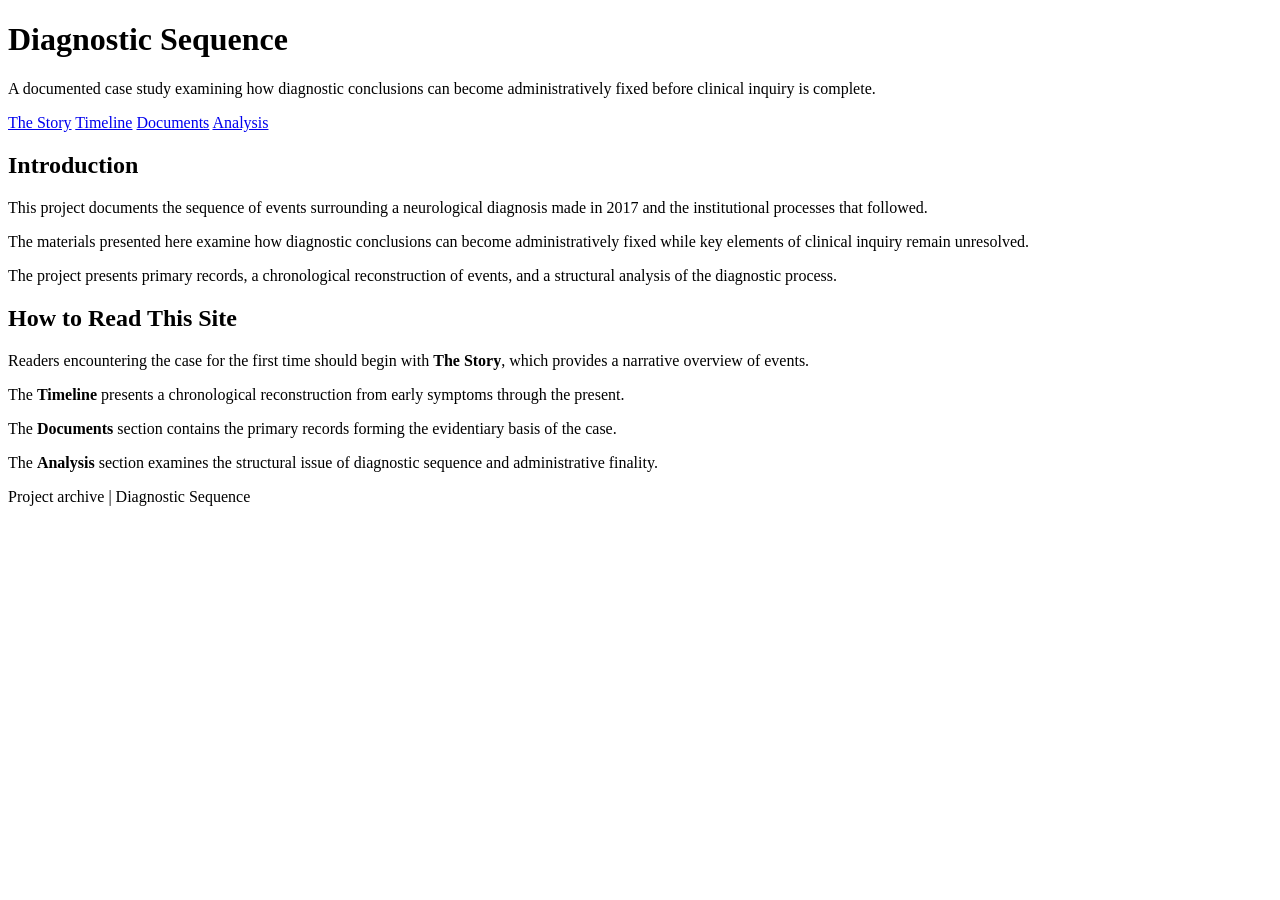
==== index.html @ 7b3143bd "Create index.html for Diagnostic Sequence project This HTML file outlines the structure and content " ====
<!DOCTYPE html>
<html lang="en">
<head>

<meta charset="UTF-8">
<meta name="viewport" content="width=device-width, initial-scale=1.0">

<title>Diagnostic Sequence</title>

<link rel="stylesheet" href="style.css">

<link href="https://fonts.googleapis.com/css2?family=Inter:wght@400;600&family=Source+Serif+4:wght@400;500&display=swap" rel="stylesheet">

</head>

<body>

<header class="site-header">

<h1>Diagnostic Sequence</h1>

<p class="subtitle">
A documented case study examining how diagnostic conclusions can become administratively fixed before clinical inquiry is complete.
</p>

</header>


<nav class="navigation">

<a href="story.html">The Story</a>
<a href="timeline.html">Timeline</a>
<a href="documents.html">Documents</a>
<a href="analysis.html">Analysis</a>

</nav>


<main>

<section class="intro">

<h2>Introduction</h2>

<p>
This project documents the sequence of events surrounding a neurological diagnosis made in 2017 and the institutional processes that followed.
</p>

<p>
The materials presented here examine how diagnostic conclusions can become administratively fixed while key elements of clinical inquiry remain unresolved.
</p>

<p>
The project presents primary records, a chronological reconstruction of events, and a structural analysis of the diagnostic process.
</p>

</section>


<section class="orientation">

<h2>How to Read This Site</h2>

<p>
Readers encountering the case for the first time should begin with <strong>The Story</strong>, which provides a narrative overview of events.
</p>

<p>
The <strong>Timeline</strong> presents a chronological reconstruction from early symptoms through the present.
</p>

<p>
The <strong>Documents</strong> section contains the primary records forming the evidentiary basis of the case.
</p>

<p>
The <strong>Analysis</strong> section examines the structural issue of diagnostic sequence and administrative finality.
</p>

</section>


</main>


<footer>

<p>
Project archive | Diagnostic Sequence
</p>

</footer>


</body>
</html>
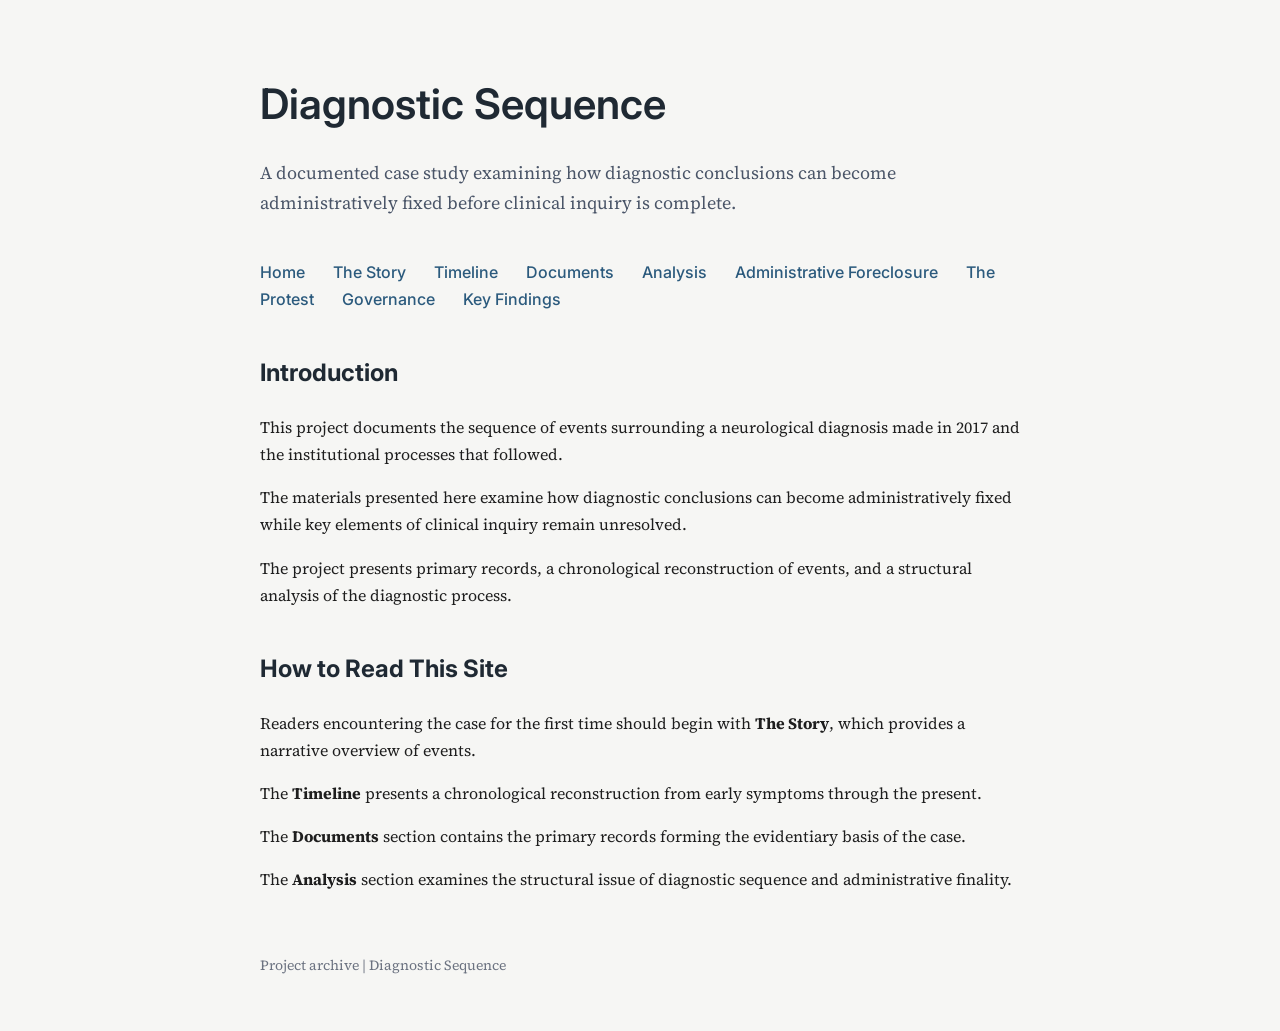
==== commit 18854191: "Add new navigation links to index.html" ====
--- a/index.html
+++ b/index.html
@@ -25,16 +25,19 @@
 
 </header>
 
-
 <nav class="navigation">
 
+<a href="index.html">Home</a>
 <a href="story.html">The Story</a>
 <a href="timeline.html">Timeline</a>
 <a href="documents.html">Documents</a>
 <a href="analysis.html">Analysis</a>
+<a href="foreclosure.html">Administrative Foreclosure</a>
+<a href="protest.html">The Protest</a>
+<a href="governance.html">Governance</a>
+<a href="findings.html">Key Findings</a>
 
 </nav>
-
 
 <main>
 
--- a/style.css
+++ b/style.css
@@ -0,0 +1,140 @@
+body {
+
+font-family: 'Source Serif 4', serif;
+background-color: #f6f6f4;
+color: #1e1e1e;
+
+line-height: 1.7;
+
+max-width: 760px;
+
+margin: auto;
+
+padding: 40px;
+
+}
+
+.site-header {
+
+margin-bottom: 40px;
+
+}
+
+h1 {
+
+font-family: 'Inter', sans-serif;
+
+font-weight: 600;
+
+font-size: 42px;
+
+margin-bottom: 10px;
+
+color: #1f2933;
+
+}
+
+.subtitle {
+
+font-size: 18px;
+
+color: #4a5568;
+
+max-width: 640px;
+
+}
+
+.navigation {
+
+margin-top: 30px;
+
+margin-bottom: 40px;
+
+font-family: 'Inter', sans-serif;
+
+}
+
+.navigation a {
+
+margin-right: 24px;
+
+text-decoration: none;
+
+color: #2b5a7d;
+
+font-weight: 500;
+
+}
+
+.navigation a:hover {
+
+text-decoration: underline;
+
+}
+
+h2 {
+
+font-family: 'Inter', sans-serif;
+
+margin-top: 40px;
+
+color: #1f2933;
+
+}
+
+footer {
+
+margin-top: 60px;
+
+font-size: 14px;
+
+color: #6b7280;
+
+}
+.timeline {
+border-left: 2px solid #d1d5db;
+margin-top: 40px;
+padding-left: 20px;
+}
+
+.event {
+margin-bottom: 30px;
+position: relative;
+}
+
+.event::before {
+content: "";
+width: 10px;
+height: 10px;
+background: #2b5a7d;
+border-radius: 50%;
+position: absolute;
+left: -26px;
+top: 6px;
+}
+
+.date {
+font-family: 'Inter', sans-serif;
+font-weight: 600;
+color: #1f2933;
+margin-bottom: 4px;
+}
+
+.content {
+color: #333;
+}
+
+.doc {
+
+margin-bottom: 30px;
+padding-bottom: 20px;
+border-bottom: 1px solid #e5e7eb;
+
+}
+
+.doc h3 {
+
+font-family: 'Inter', sans-serif;
+margin-bottom: 6px;
+
+}
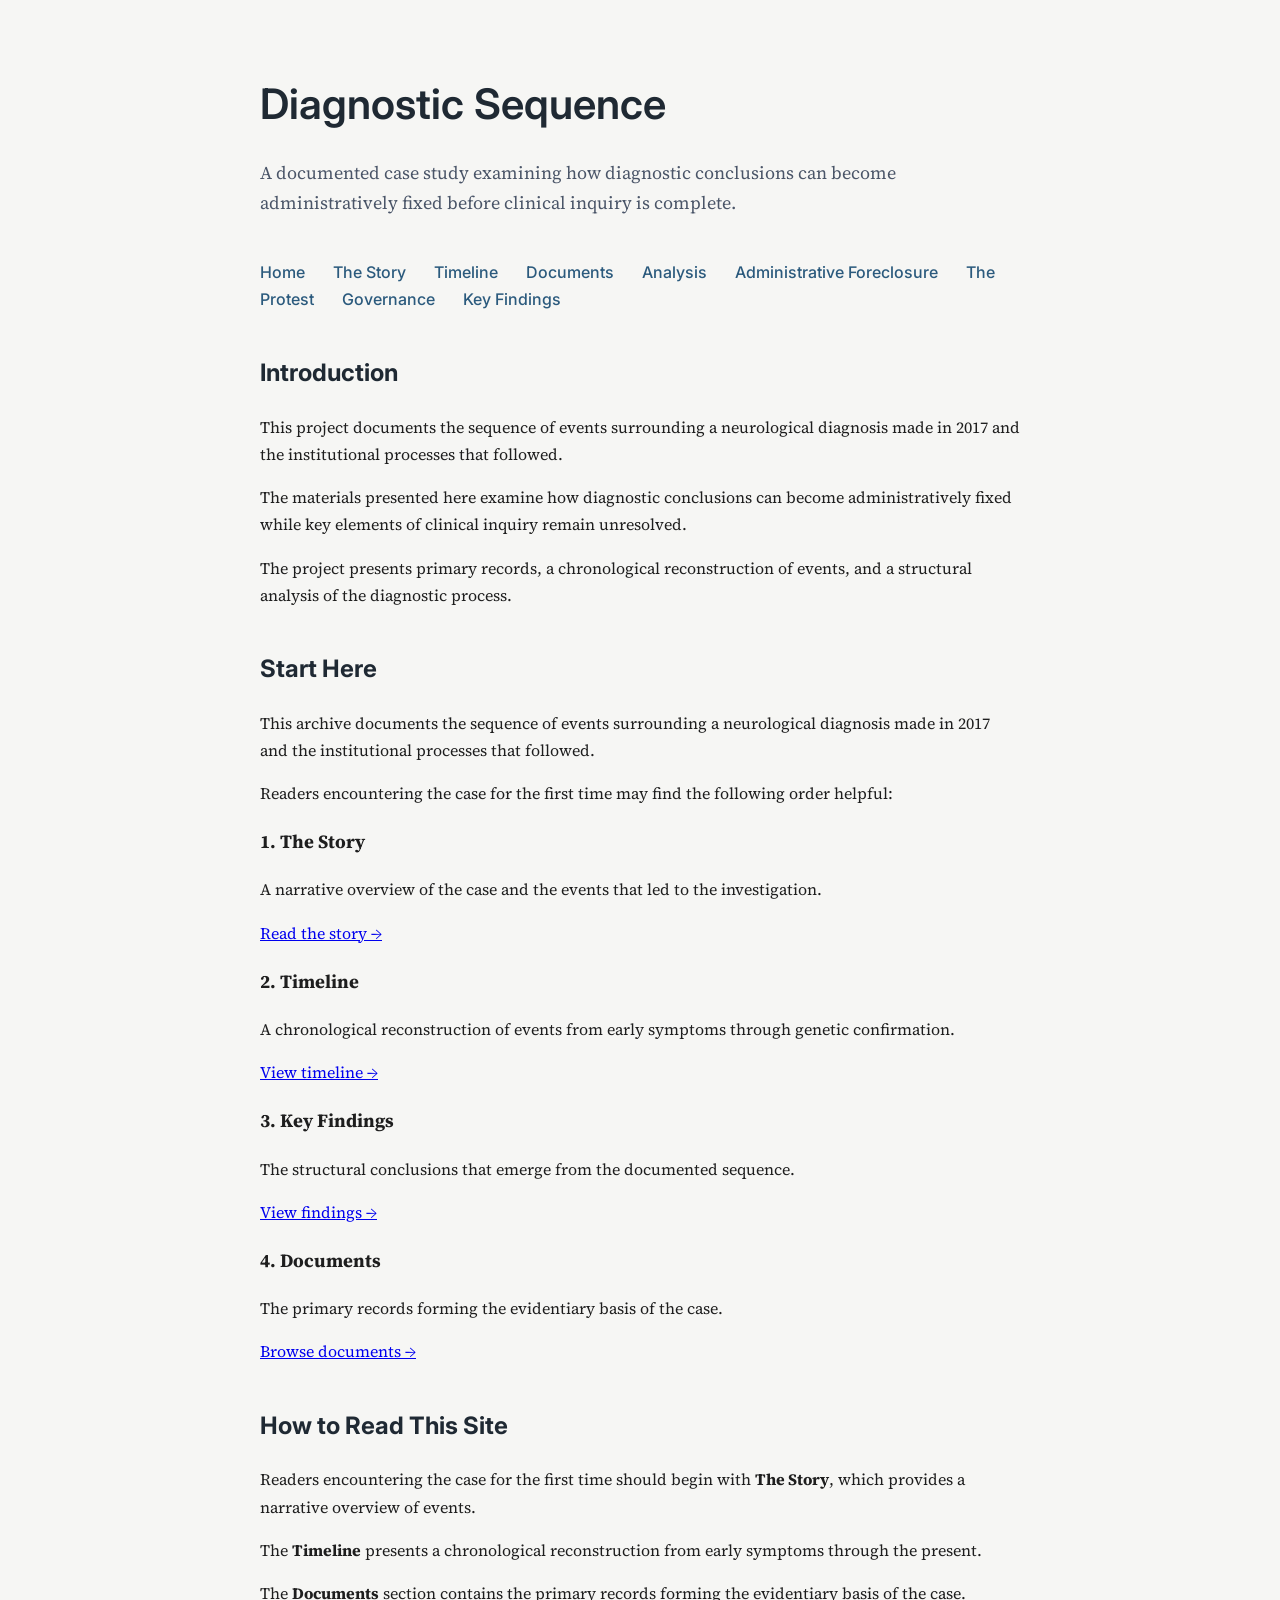
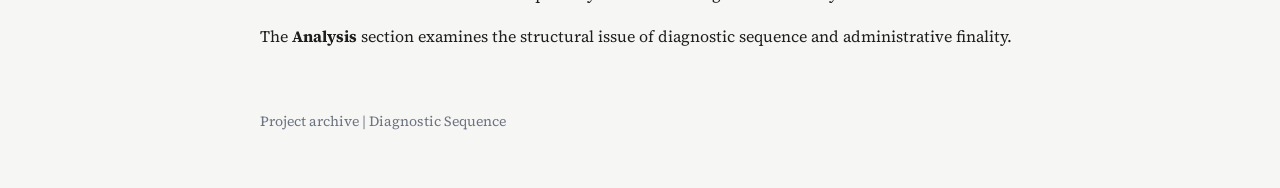
==== commit a9be8f52: "Add 'Start Here' section with navigation cards Added a new section 'Start Here' with an overview and" ====
--- a/index.html
+++ b/index.html
@@ -59,7 +59,47 @@
 
 </section>
 
+<section class="start-here">
 
+<h2>Start Here</h2>
+
+<p>
+This archive documents the sequence of events surrounding a neurological diagnosis made in 2017 and the institutional processes that followed.
+</p>
+
+<p>
+Readers encountering the case for the first time may find the following order helpful:
+</p>
+
+<div class="start-grid">
+
+<div class="start-card">
+<h3>1. The Story</h3>
+<p>A narrative overview of the case and the events that led to the investigation.</p>
+<a href="story.html">Read the story →</a>
+</div>
+
+<div class="start-card">
+<h3>2. Timeline</h3>
+<p>A chronological reconstruction of events from early symptoms through genetic confirmation.</p>
+<a href="timeline.html">View timeline →</a>
+</div>
+
+<div class="start-card">
+<h3>3. Key Findings</h3>
+<p>The structural conclusions that emerge from the documented sequence.</p>
+<a href="findings.html">View findings →</a>
+</div>
+
+<div class="start-card">
+<h3>4. Documents</h3>
+<p>The primary records forming the evidentiary basis of the case.</p>
+<a href="documents.html">Browse documents →</a>
+</div>
+
+</div>
+
+</section>
 <section class="orientation">
 
 <h2>How to Read This Site</h2>
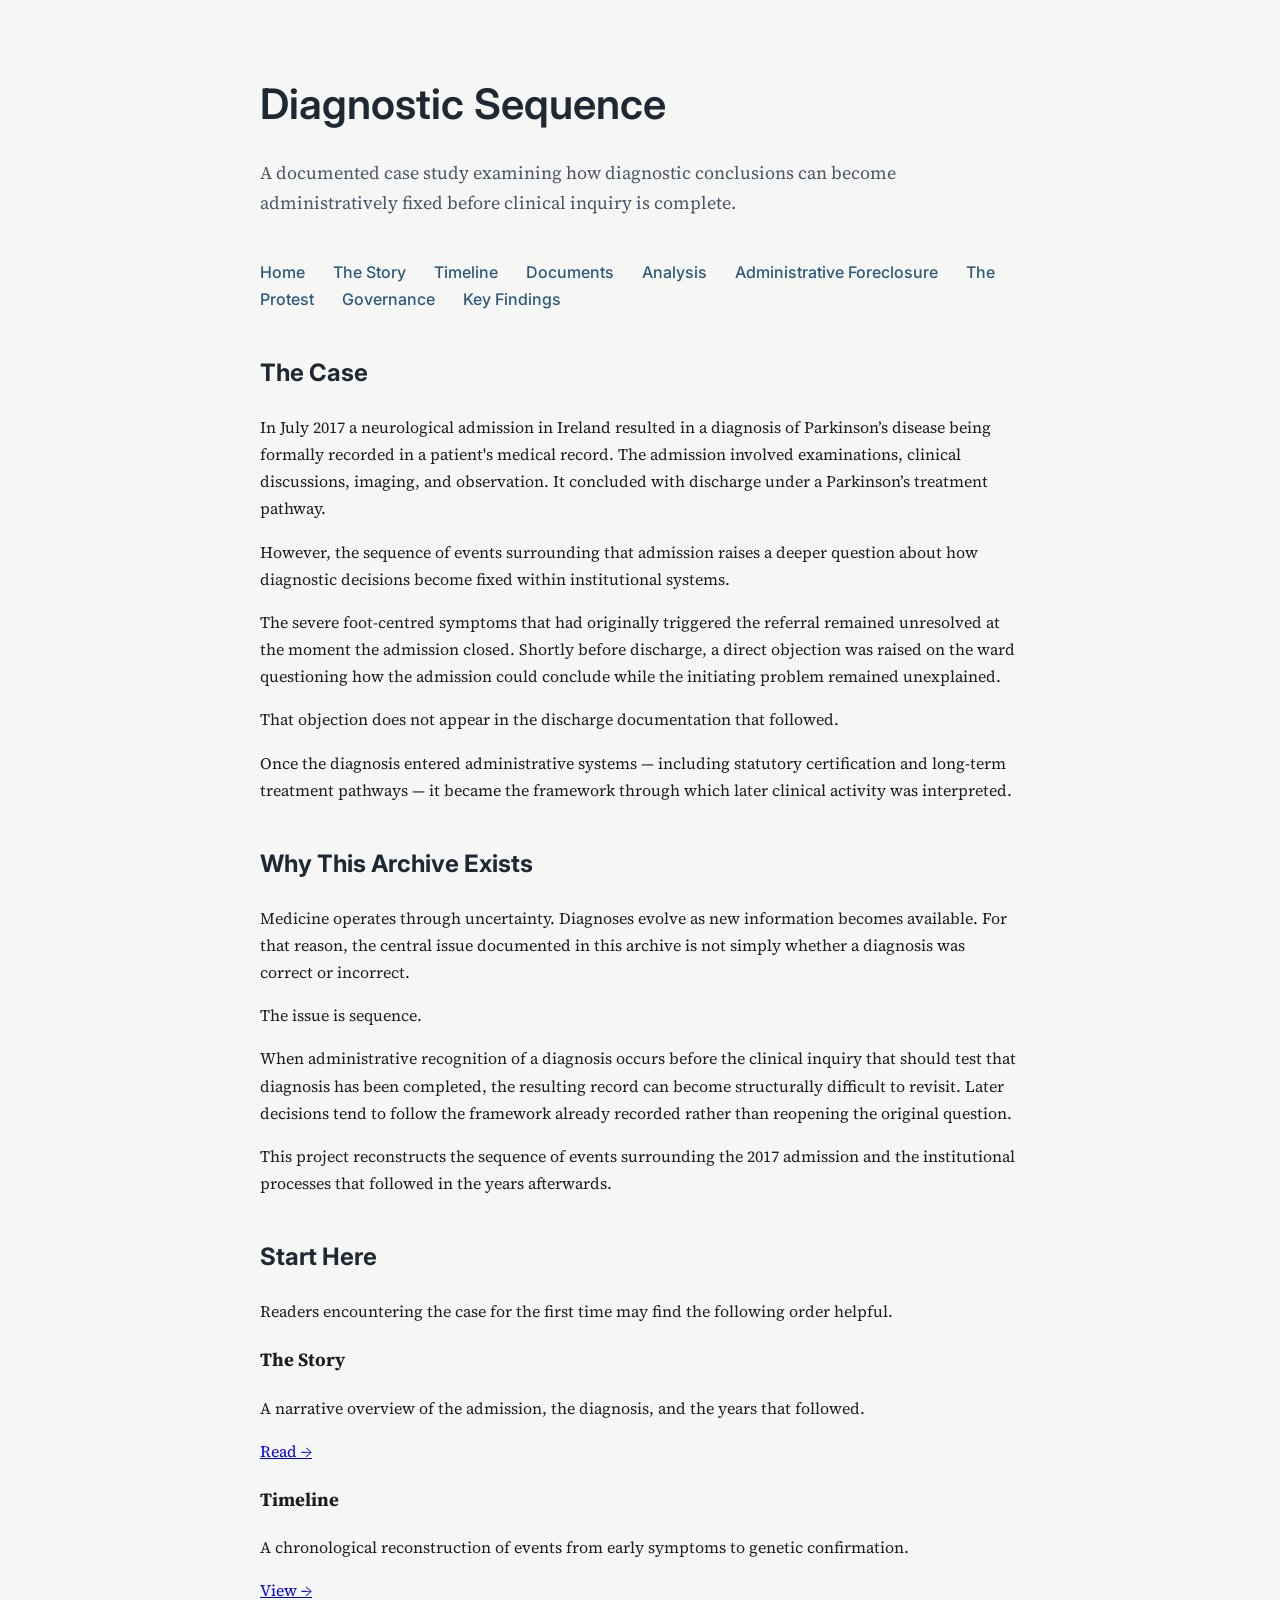
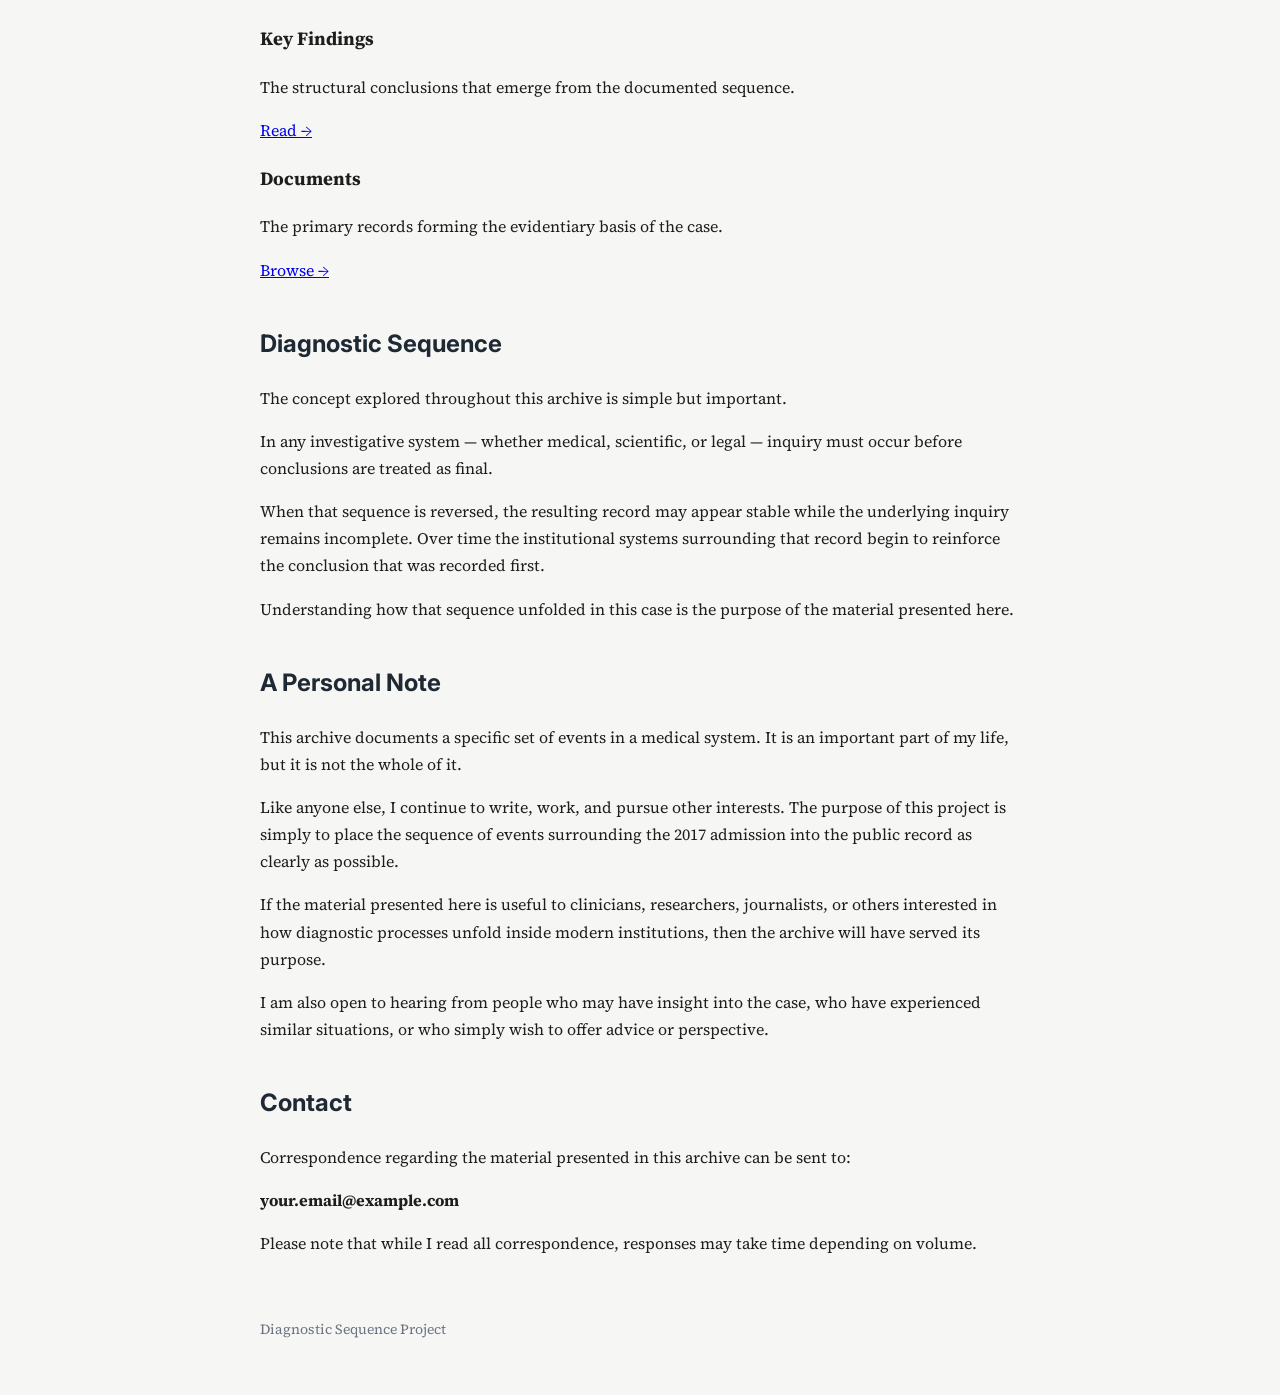
==== commit 0ef23fc3: "Refactor index.html for improved content structure Updated the structure and content of the index.ht" ====
--- a/index.html
+++ b/index.html
@@ -24,6 +24,7 @@
 </p>
 
 </header>
+
 
 <nav class="navigation">
 
@@ -39,85 +40,159 @@
 
 </nav>
 
+
 <main>
 
-<section class="intro">
-
-<h2>Introduction</h2>
-
-<p>
-This project documents the sequence of events surrounding a neurological diagnosis made in 2017 and the institutional processes that followed.
-</p>
-
-<p>
-The materials presented here examine how diagnostic conclusions can become administratively fixed while key elements of clinical inquiry remain unresolved.
-</p>
-
-<p>
-The project presents primary records, a chronological reconstruction of events, and a structural analysis of the diagnostic process.
-</p>
-
-</section>
+
+<section>
+
+<h2>The Case</h2>
+
+<p>
+In July 2017 a neurological admission in Ireland resulted in a diagnosis of Parkinson’s disease being formally recorded in a patient's medical record. The admission involved examinations, clinical discussions, imaging, and observation. It concluded with discharge under a Parkinson’s treatment pathway.
+</p>
+
+<p>
+However, the sequence of events surrounding that admission raises a deeper question about how diagnostic decisions become fixed within institutional systems.
+</p>
+
+<p>
+The severe foot-centred symptoms that had originally triggered the referral remained unresolved at the moment the admission closed. Shortly before discharge, a direct objection was raised on the ward questioning how the admission could conclude while the initiating problem remained unexplained.
+</p>
+
+<p>
+That objection does not appear in the discharge documentation that followed.
+</p>
+
+<p>
+Once the diagnosis entered administrative systems — including statutory certification and long-term treatment pathways — it became the framework through which later clinical activity was interpreted.
+</p>
+
+</section>
+
+
+<section>
+
+<h2>Why This Archive Exists</h2>
+
+<p>
+Medicine operates through uncertainty. Diagnoses evolve as new information becomes available. For that reason, the central issue documented in this archive is not simply whether a diagnosis was correct or incorrect.
+</p>
+
+<p>
+The issue is sequence.
+</p>
+
+<p>
+When administrative recognition of a diagnosis occurs before the clinical inquiry that should test that diagnosis has been completed, the resulting record can become structurally difficult to revisit. Later decisions tend to follow the framework already recorded rather than reopening the original question.
+</p>
+
+<p>
+This project reconstructs the sequence of events surrounding the 2017 admission and the institutional processes that followed in the years afterwards.
+</p>
+
+</section>
+
 
 <section class="start-here">
 
 <h2>Start Here</h2>
 
 <p>
-This archive documents the sequence of events surrounding a neurological diagnosis made in 2017 and the institutional processes that followed.
-</p>
-
-<p>
-Readers encountering the case for the first time may find the following order helpful:
+Readers encountering the case for the first time may find the following order helpful.
 </p>
 
 <div class="start-grid">
 
 <div class="start-card">
-<h3>1. The Story</h3>
-<p>A narrative overview of the case and the events that led to the investigation.</p>
-<a href="story.html">Read the story →</a>
-</div>
-
-<div class="start-card">
-<h3>2. Timeline</h3>
-<p>A chronological reconstruction of events from early symptoms through genetic confirmation.</p>
-<a href="timeline.html">View timeline →</a>
-</div>
-
-<div class="start-card">
-<h3>3. Key Findings</h3>
+<h3>The Story</h3>
+<p>A narrative overview of the admission, the diagnosis, and the years that followed.</p>
+<a href="story.html">Read →</a>
+</div>
+
+<div class="start-card">
+<h3>Timeline</h3>
+<p>A chronological reconstruction of events from early symptoms to genetic confirmation.</p>
+<a href="timeline.html">View →</a>
+</div>
+
+<div class="start-card">
+<h3>Key Findings</h3>
 <p>The structural conclusions that emerge from the documented sequence.</p>
-<a href="findings.html">View findings →</a>
-</div>
-
-<div class="start-card">
-<h3>4. Documents</h3>
+<a href="findings.html">Read →</a>
+</div>
+
+<div class="start-card">
+<h3>Documents</h3>
 <p>The primary records forming the evidentiary basis of the case.</p>
-<a href="documents.html">Browse documents →</a>
-</div>
-
-</div>
-
-</section>
-<section class="orientation">
-
-<h2>How to Read This Site</h2>
-
-<p>
-Readers encountering the case for the first time should begin with <strong>The Story</strong>, which provides a narrative overview of events.
-</p>
-
-<p>
-The <strong>Timeline</strong> presents a chronological reconstruction from early symptoms through the present.
-</p>
-
-<p>
-The <strong>Documents</strong> section contains the primary records forming the evidentiary basis of the case.
-</p>
-
-<p>
-The <strong>Analysis</strong> section examines the structural issue of diagnostic sequence and administrative finality.
+<a href="documents.html">Browse →</a>
+</div>
+
+</div>
+
+</section>
+
+
+<section>
+
+<h2>Diagnostic Sequence</h2>
+
+<p>
+The concept explored throughout this archive is simple but important.
+</p>
+
+<p>
+In any investigative system — whether medical, scientific, or legal — inquiry must occur before conclusions are treated as final.
+</p>
+
+<p>
+When that sequence is reversed, the resulting record may appear stable while the underlying inquiry remains incomplete. Over time the institutional systems surrounding that record begin to reinforce the conclusion that was recorded first.
+</p>
+
+<p>
+Understanding how that sequence unfolded in this case is the purpose of the material presented here.
+</p>
+
+</section>
+
+
+<section>
+
+<h2>A Personal Note</h2>
+
+<p>
+This archive documents a specific set of events in a medical system. It is an important part of my life, but it is not the whole of it.
+</p>
+
+<p>
+Like anyone else, I continue to write, work, and pursue other interests. The purpose of this project is simply to place the sequence of events surrounding the 2017 admission into the public record as clearly as possible.
+</p>
+
+<p>
+If the material presented here is useful to clinicians, researchers, journalists, or others interested in how diagnostic processes unfold inside modern institutions, then the archive will have served its purpose.
+</p>
+
+<p>
+I am also open to hearing from people who may have insight into the case, who have experienced similar situations, or who simply wish to offer advice or perspective.
+</p>
+
+</section>
+
+
+<section>
+
+<h2>Contact</h2>
+
+<p>
+Correspondence regarding the material presented in this archive can be sent to:
+</p>
+
+<p>
+<strong>your.email@example.com</strong>
+</p>
+
+<p>
+Please note that while I read all correspondence, responses may take time depending on volume.
 </p>
 
 </section>
@@ -129,11 +204,10 @@
 <footer>
 
 <p>
-Project archive | Diagnostic Sequence
+Diagnostic Sequence Project
 </p>
 
 </footer>
-
 
 </body>
 </html>
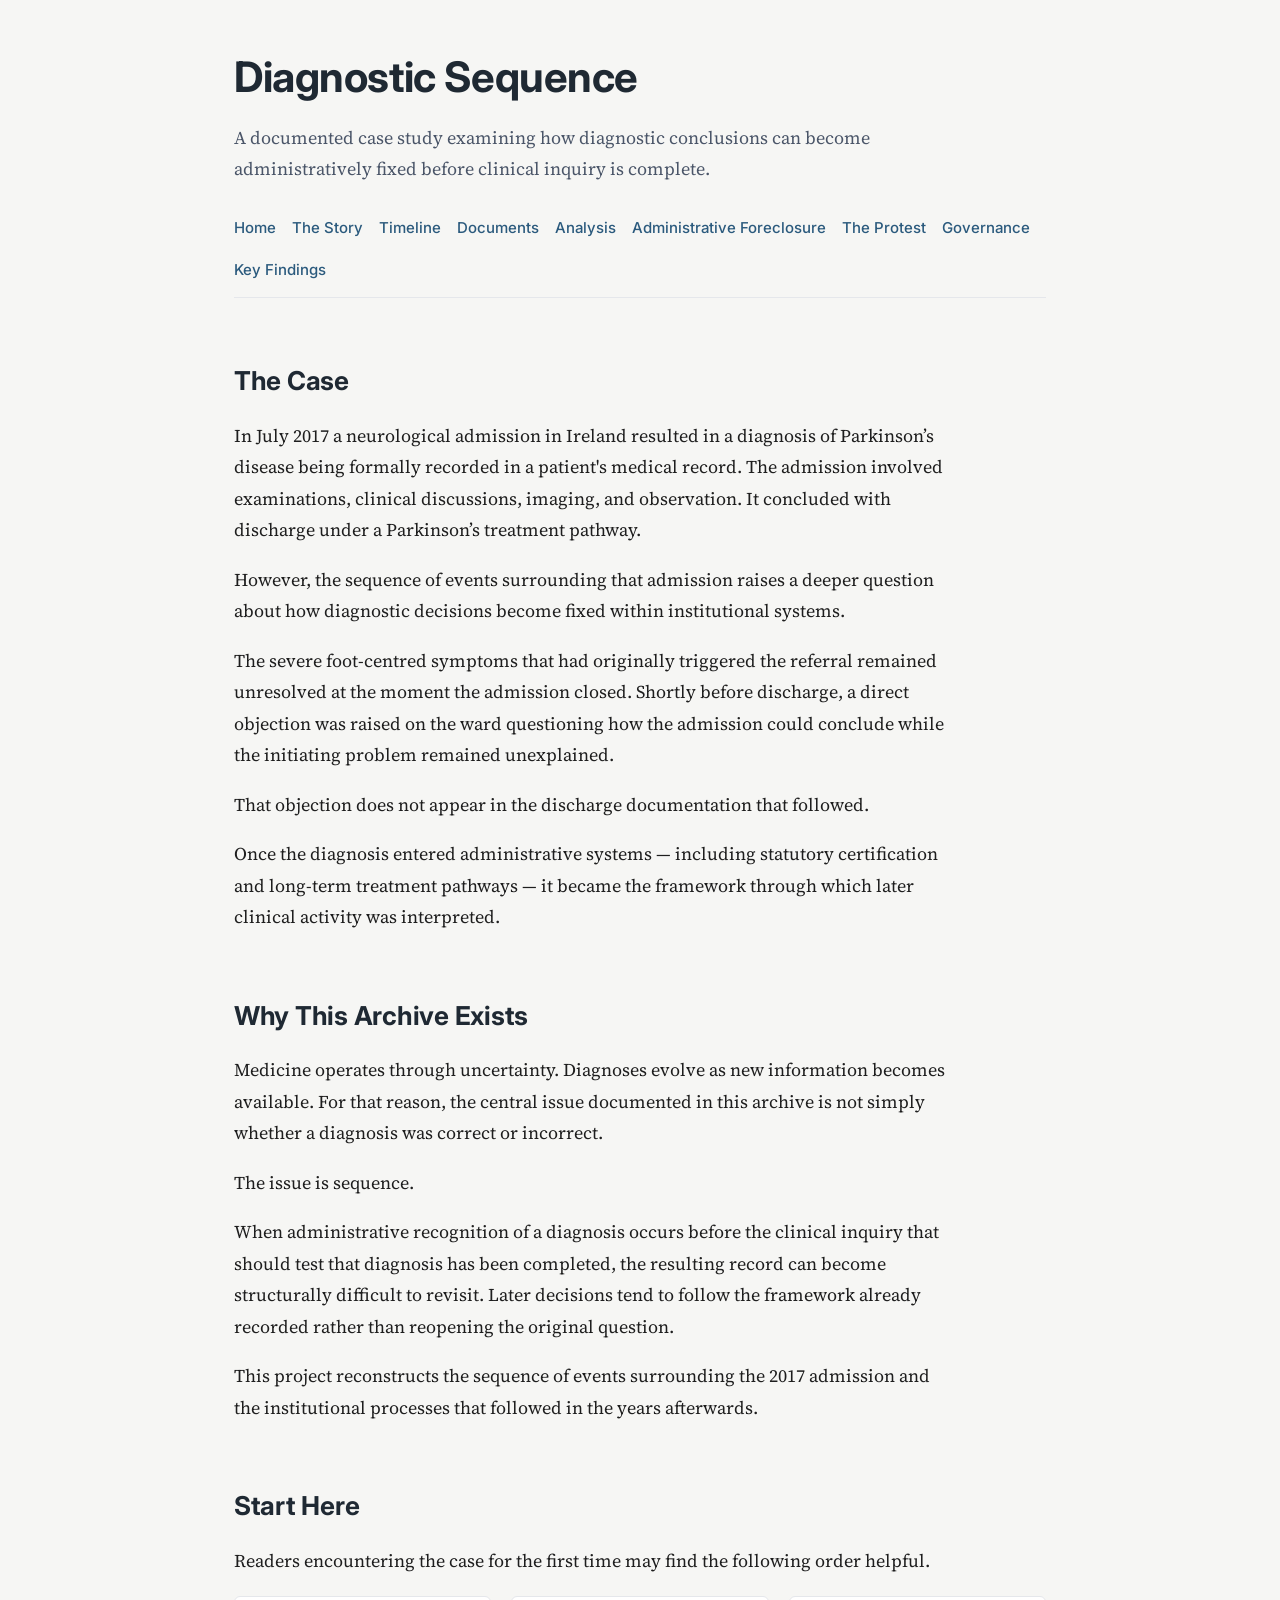
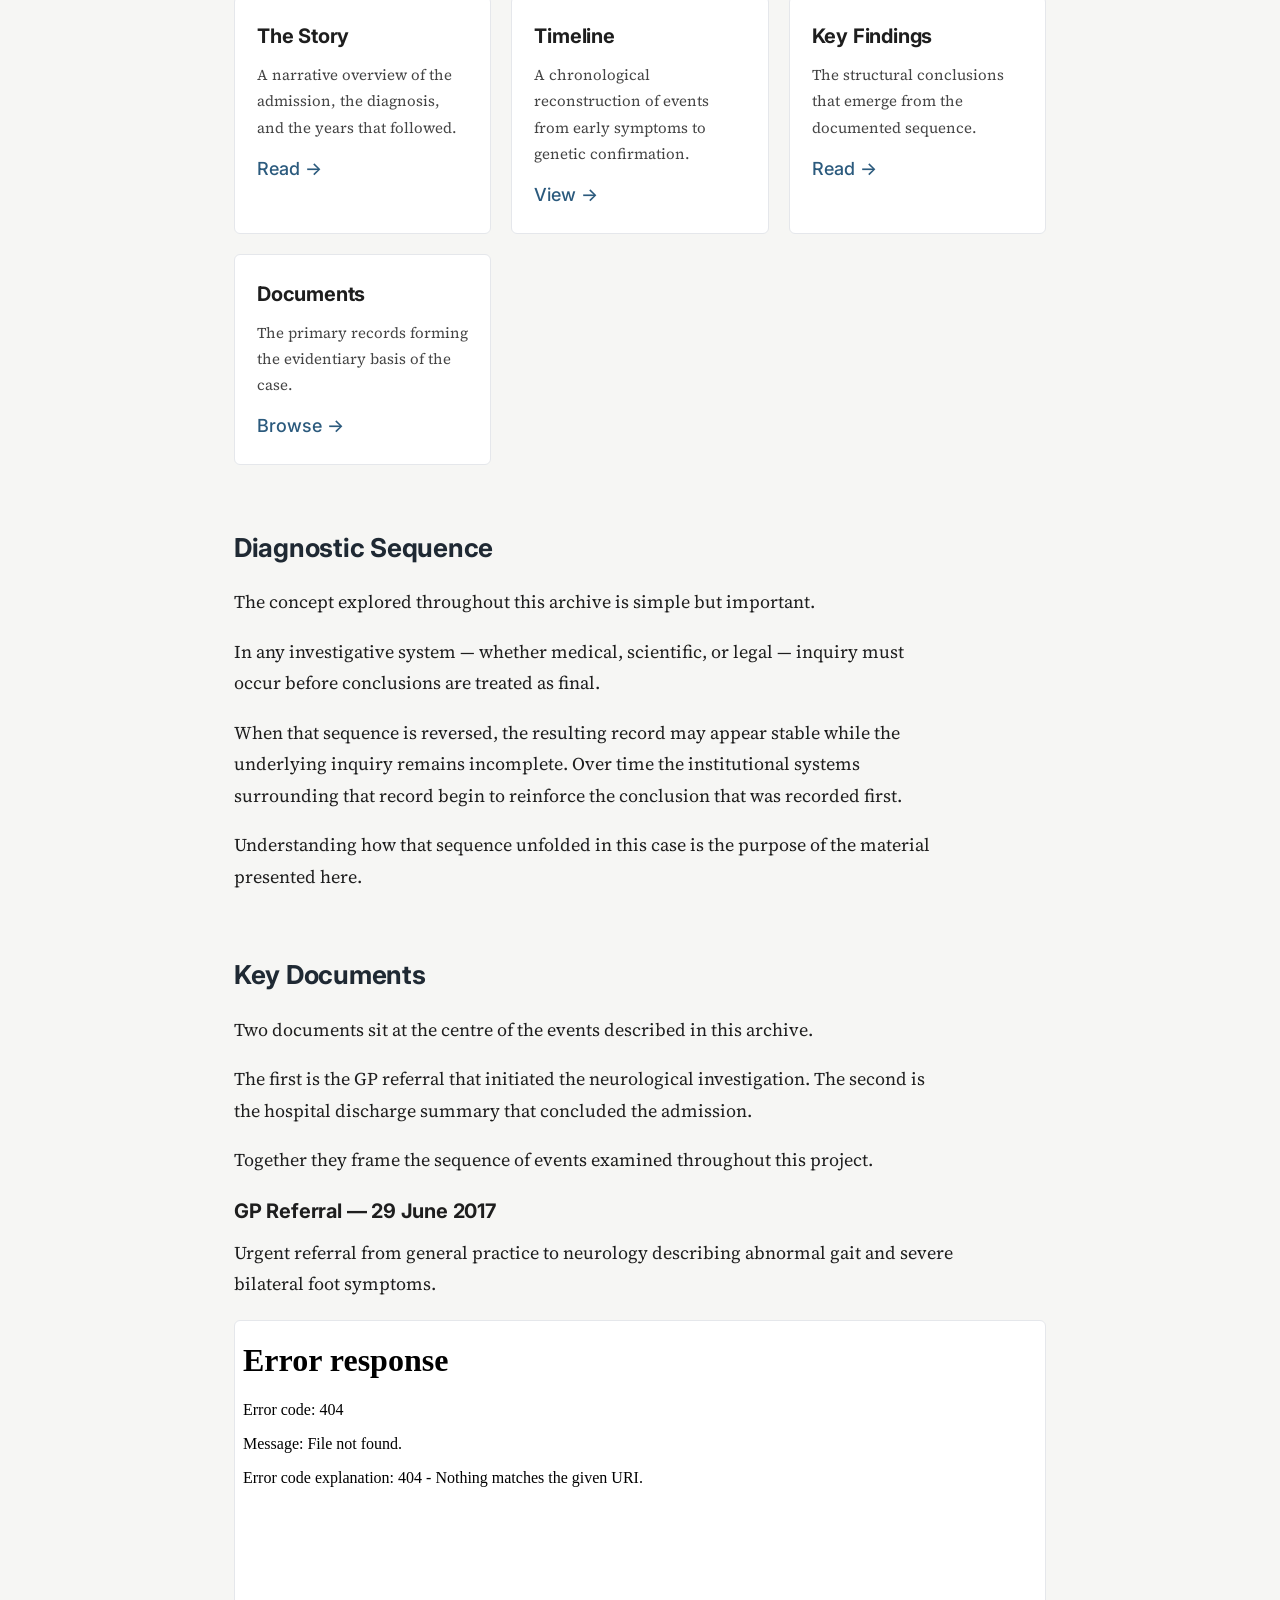
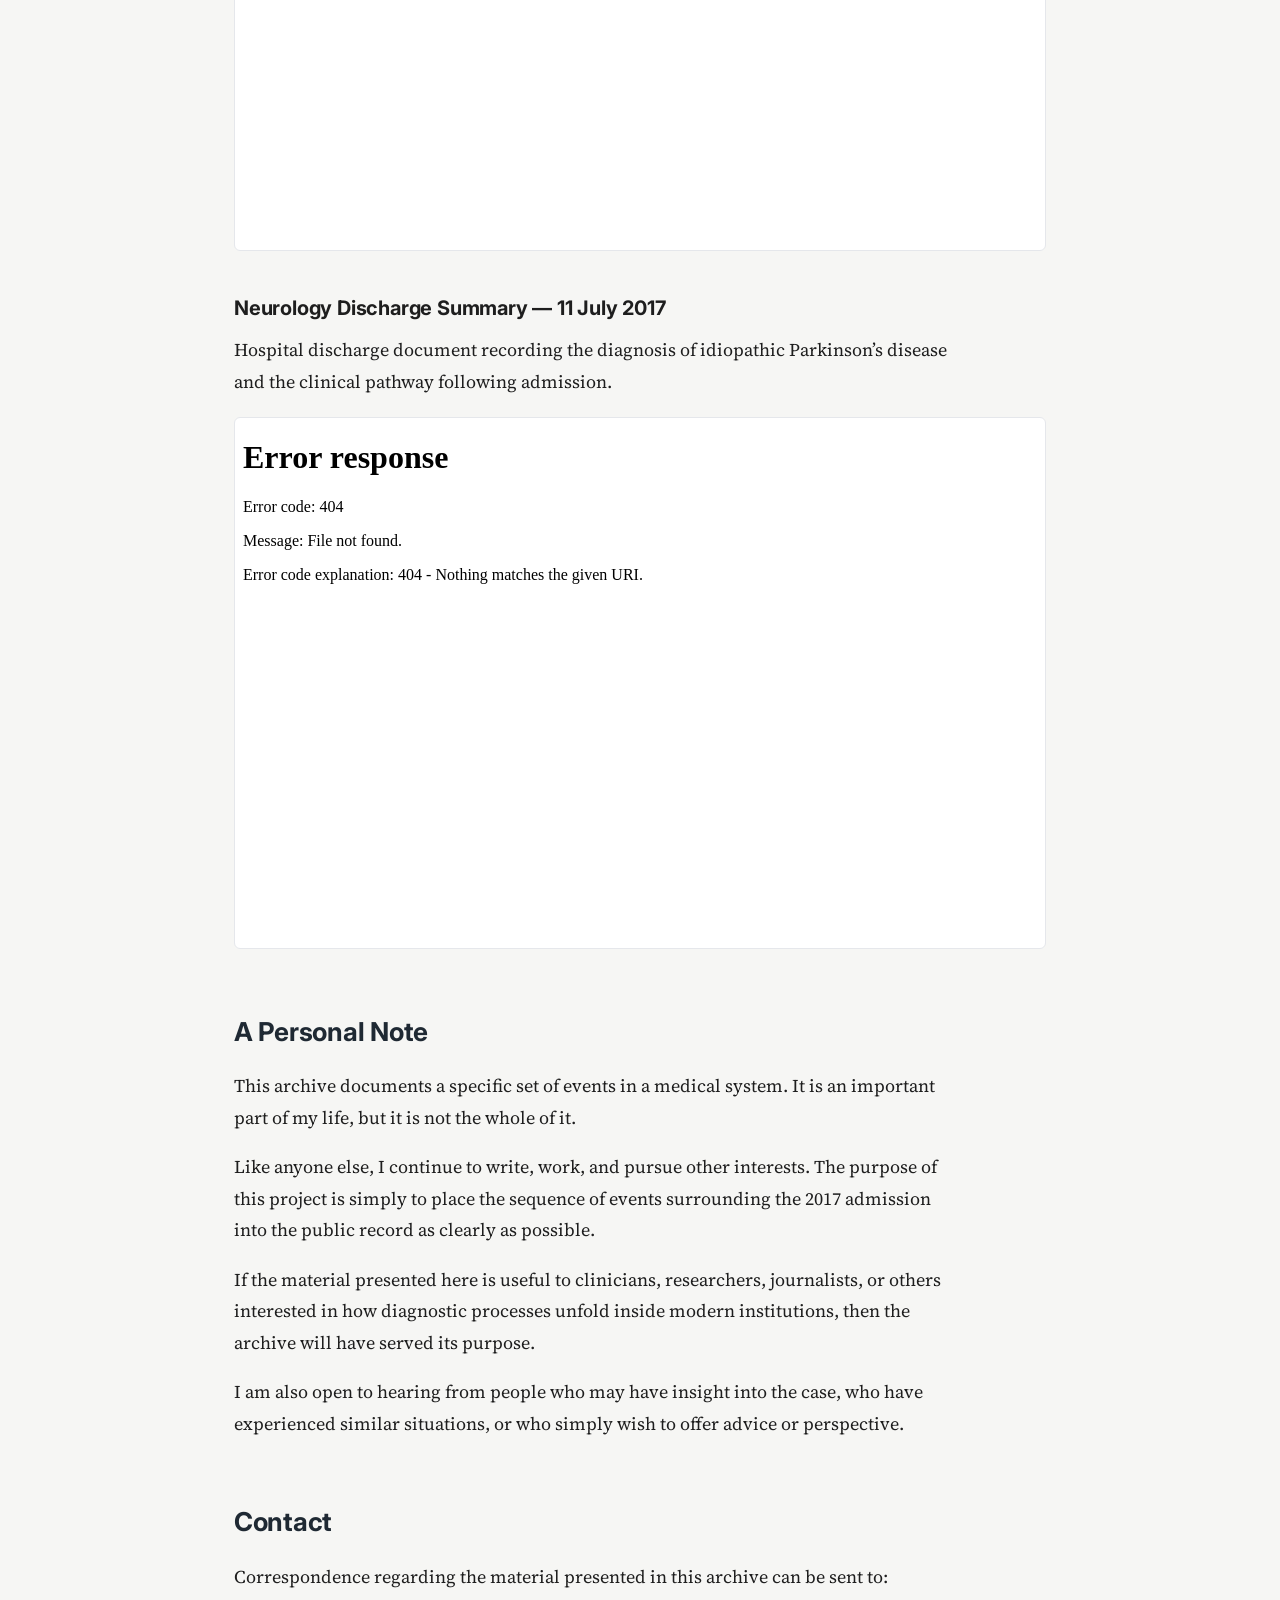
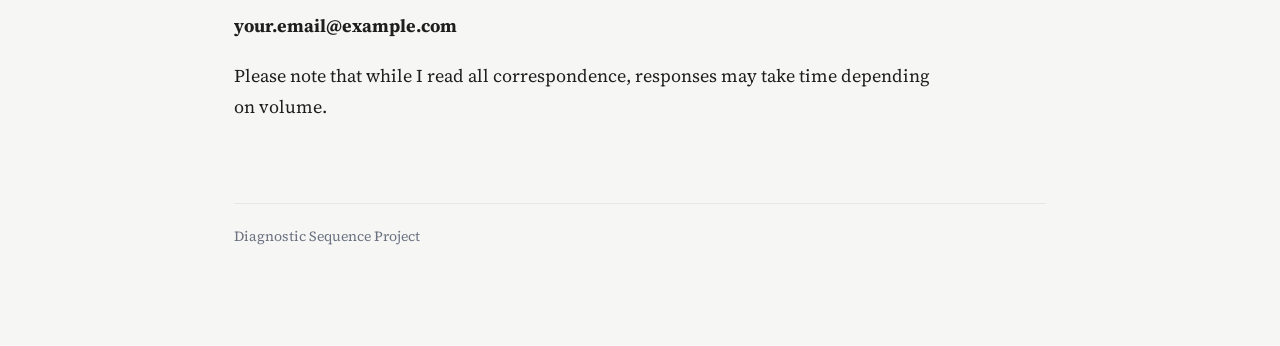
==== commit eae063c5: "Add key documents section to index.html Added key documents section with GP referral and discharge s" ====
--- a/index.html
+++ b/index.html
@@ -154,7 +154,44 @@
 </p>
 
 </section>
-
+<section>
+
+<h2>Key Documents</h2>
+
+<p>
+Two documents sit at the centre of the events described in this archive.
+</p>
+
+<p>
+The first is the GP referral that initiated the neurological investigation.  
+The second is the hospital discharge summary that concluded the admission.
+</p>
+
+<p>
+Together they frame the sequence of events examined throughout this project.
+</p>
+
+<h3>GP Referral — 29 June 2017</h3>
+
+<p>
+Urgent referral from general practice to neurology describing abnormal gait and severe bilateral foot symptoms.
+</p>
+
+<div class="document-viewer">
+<iframe src="documents/gp-referral.pdf"></iframe>
+</div>
+
+<h3>Neurology Discharge Summary — 11 July 2017</h3>
+
+<p>
+Hospital discharge document recording the diagnosis of idiopathic Parkinson’s disease and the clinical pathway following admission.
+</p>
+
+<div class="document-viewer">
+<iframe src="documents/discharge-summary.pdf"></iframe>
+</div>
+
+</section>
 
 <section>
 
--- a/style.css
+++ b/style.css
@@ -1,140 +1,407 @@
+/* ------------------------------ */
+/* Global Reset */
+/* ------------------------------ */
+
+* {
+box-sizing: border-box;
+margin: 0;
+padding: 0;
+}
+
+/* ------------------------------ */
+/* Page Layout */
+/* ------------------------------ */
+
 body {
 
 font-family: 'Source Serif 4', serif;
-background-color: #f6f6f4;
+
+background: #f6f6f4;
+
 color: #1e1e1e;
 
-line-height: 1.7;
-
-max-width: 760px;
+line-height: 1.75;
+
+max-width: 860px;
 
 margin: auto;
 
-padding: 40px;
-
-}
+padding: 40px 24px 80px 24px;
+
+font-size: 18px;
+
+}
+
+/* ------------------------------ */
+/* Typography */
+/* ------------------------------ */
+
+h1, h2, h3 {
+
+font-family: 'Inter', sans-serif;
+
+letter-spacing: -0.01em;
+
+}
+
+h1 {
+
+font-size: 42px;
+
+margin-bottom: 8px;
+
+color: #1f2933;
+
+}
+
+h2 {
+
+font-size: 26px;
+
+margin-top: 60px;
+
+margin-bottom: 16px;
+
+color: #1f2933;
+
+}
+
+h3 {
+
+font-size: 20px;
+
+margin-bottom: 8px;
+
+}
+
+p {
+
+margin-bottom: 18px;
+
+max-width: 720px;
+
+}
+
+/* ------------------------------ */
+/* Header */
+/* ------------------------------ */
 
 .site-header {
 
+margin-bottom: 30px;
+
+}
+
+.subtitle {
+
+font-size: 18px;
+
+color: #4a5568;
+
+max-width: 640px;
+
+}
+
+/* ------------------------------ */
+/* Navigation */
+/* ------------------------------ */
+
+.navigation {
+
+margin-top: 30px;
+
+margin-bottom: 50px;
+
+padding-bottom: 14px;
+
+border-bottom: 1px solid #e5e7eb;
+
+font-family: 'Inter', sans-serif;
+
+display: flex;
+
+flex-wrap: wrap;
+
+gap: 16px;
+
+}
+
+.navigation a {
+
+text-decoration: none;
+
+color: #2b5a7d;
+
+font-weight: 500;
+
+font-size: 15px;
+
+}
+
+.navigation a:hover {
+
+text-decoration: underline;
+
+color: #1f4a68;
+
+}
+
+/* ------------------------------ */
+/* Links */
+/* ------------------------------ */
+
+a {
+
+color: #2b5a7d;
+
+}
+
+a:hover {
+
+text-decoration: underline;
+
+}
+
+/* ------------------------------ */
+/* Sections */
+/* ------------------------------ */
+
+section {
+
 margin-bottom: 40px;
 
 }
 
+/* ------------------------------ */
+/* Start Here Panel */
+/* ------------------------------ */
+
+.start-here {
+
+margin-top: 60px;
+
+}
+
+.start-grid {
+
+display: grid;
+
+grid-template-columns: repeat(auto-fit, minmax(220px, 1fr));
+
+gap: 20px;
+
+margin-top: 20px;
+
+}
+
+.start-card {
+
+border: 1px solid #e5e7eb;
+
+padding: 22px;
+
+border-radius: 6px;
+
+background: #ffffff;
+
+transition: all 0.15s ease;
+
+}
+
+.start-card:hover {
+
+transform: translateY(-2px);
+
+box-shadow: 0 6px 18px rgba(0,0,0,0.05);
+
+}
+
+.start-card h3 {
+
+font-family: 'Inter', sans-serif;
+
+margin-bottom: 8px;
+
+}
+
+.start-card p {
+
+font-size: 15px;
+
+margin-bottom: 12px;
+
+color: #444;
+
+}
+
+.start-card a {
+
+text-decoration: none;
+
+font-family: 'Inter', sans-serif;
+
+font-weight: 500;
+
+color: #2b5a7d;
+
+}
+
+/* ------------------------------ */
+/* Timeline */
+/* ------------------------------ */
+
+.timeline {
+
+border-left: 2px solid #d1d5db;
+
+margin-top: 40px;
+
+padding-left: 20px;
+
+}
+
+.event {
+
+margin-bottom: 30px;
+
+position: relative;
+
+}
+
+.event::before {
+
+content: "";
+
+width: 10px;
+
+height: 10px;
+
+background: #2b5a7d;
+
+border-radius: 50%;
+
+position: absolute;
+
+left: -26px;
+
+top: 6px;
+
+}
+
+.date {
+
+font-family: 'Inter', sans-serif;
+
+font-weight: 600;
+
+color: #1f2933;
+
+margin-bottom: 4px;
+
+}
+
+.content {
+
+color: #333;
+
+}
+
+/* ------------------------------ */
+/* Document List */
+/* ------------------------------ */
+
+.doc {
+
+margin-bottom: 32px;
+
+padding-bottom: 20px;
+
+border-bottom: 1px solid #e5e7eb;
+
+}
+
+.doc h3 {
+
+font-family: 'Inter', sans-serif;
+
+margin-bottom: 6px;
+
+}
+
+/* ------------------------------ */
+/* Footer */
+/* ------------------------------ */
+
+footer {
+
+margin-top: 80px;
+
+padding-top: 20px;
+
+border-top: 1px solid #e5e7eb;
+
+font-size: 14px;
+
+color: #6b7280;
+
+}
+
+/* ------------------------------ */
+/* Mobile Optimization */
+/* ------------------------------ */
+
+@media (max-width: 720px) {
+
+body {
+
+padding: 30px 18px 60px 18px;
+
+font-size: 17px;
+
+}
+
 h1 {
 
-font-family: 'Inter', sans-serif;
-
-font-weight: 600;
-
-font-size: 42px;
-
-margin-bottom: 10px;
-
-color: #1f2933;
-
-}
-
-.subtitle {
-
-font-size: 18px;
-
-color: #4a5568;
-
-max-width: 640px;
+font-size: 34px;
+
+}
+
+h2 {
+
+font-size: 24px;
 
 }
 
 .navigation {
 
-margin-top: 30px;
-
+gap: 12px;
+
+}
+
+}
+/* Document Viewer */
+
+.document-viewer {
+
+margin-top: 20px;
 margin-bottom: 40px;
 
-font-family: 'Inter', sans-serif;
-
-}
-
-.navigation a {
-
-margin-right: 24px;
-
-text-decoration: none;
-
-color: #2b5a7d;
-
-font-weight: 500;
-
-}
-
-.navigation a:hover {
-
-text-decoration: underline;
-
-}
-
-h2 {
-
-font-family: 'Inter', sans-serif;
-
-margin-top: 40px;
-
-color: #1f2933;
-
-}
-
-footer {
-
-margin-top: 60px;
-
-font-size: 14px;
-
-color: #6b7280;
-
-}
-.timeline {
-border-left: 2px solid #d1d5db;
-margin-top: 40px;
-padding-left: 20px;
-}
-
-.event {
-margin-bottom: 30px;
-position: relative;
-}
-
-.event::before {
-content: "";
-width: 10px;
-height: 10px;
-background: #2b5a7d;
-border-radius: 50%;
-position: absolute;
-left: -26px;
-top: 6px;
-}
-
-.date {
-font-family: 'Inter', sans-serif;
-font-weight: 600;
-color: #1f2933;
-margin-bottom: 4px;
-}
-
-.content {
-color: #333;
-}
-
-.doc {
-
-margin-bottom: 30px;
-padding-bottom: 20px;
-border-bottom: 1px solid #e5e7eb;
-
-}
-
-.doc h3 {
-
-font-family: 'Inter', sans-serif;
-margin-bottom: 6px;
-
-}
+border: 1px solid #e5e7eb;
+
+border-radius: 6px;
+
+overflow: hidden;
+
+background: #ffffff;
+
+}
+
+.document-viewer iframe {
+
+width: 100%;
+
+height: 520px;
+
+border: none;
+
+}
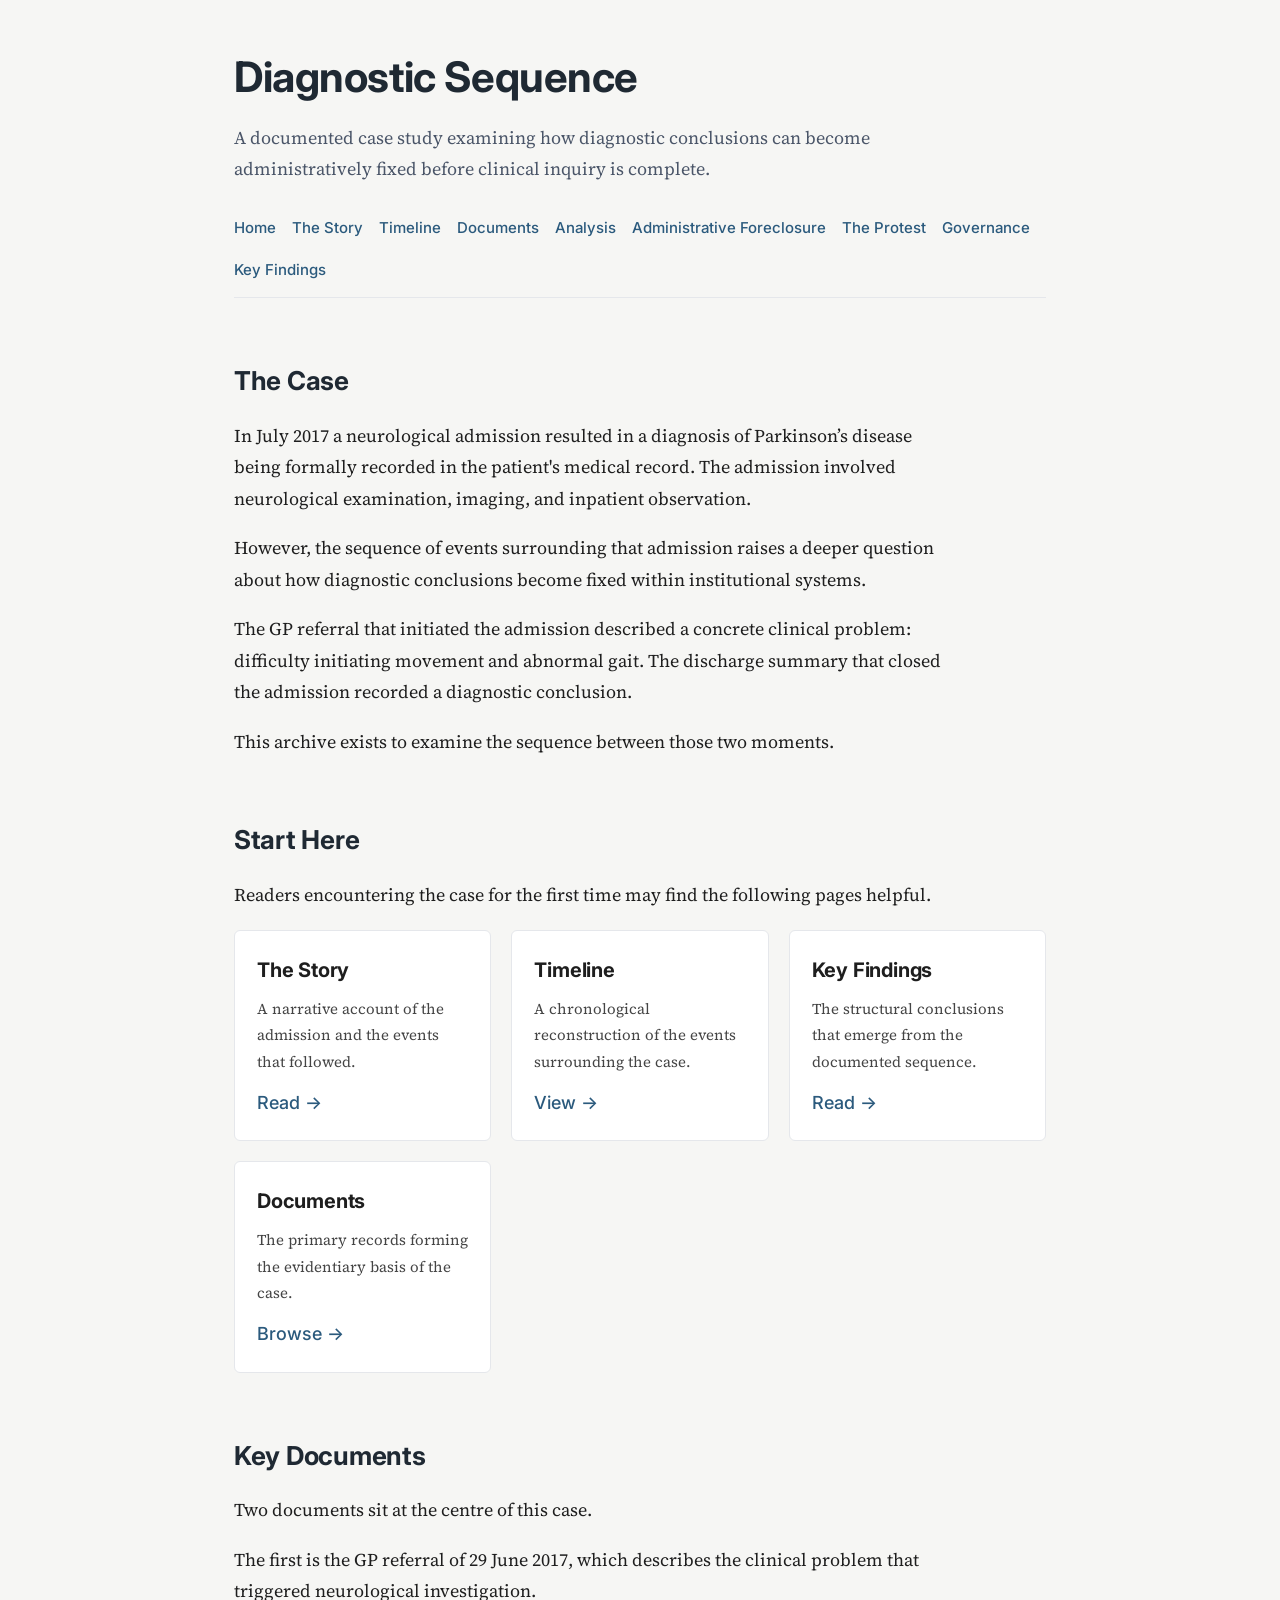
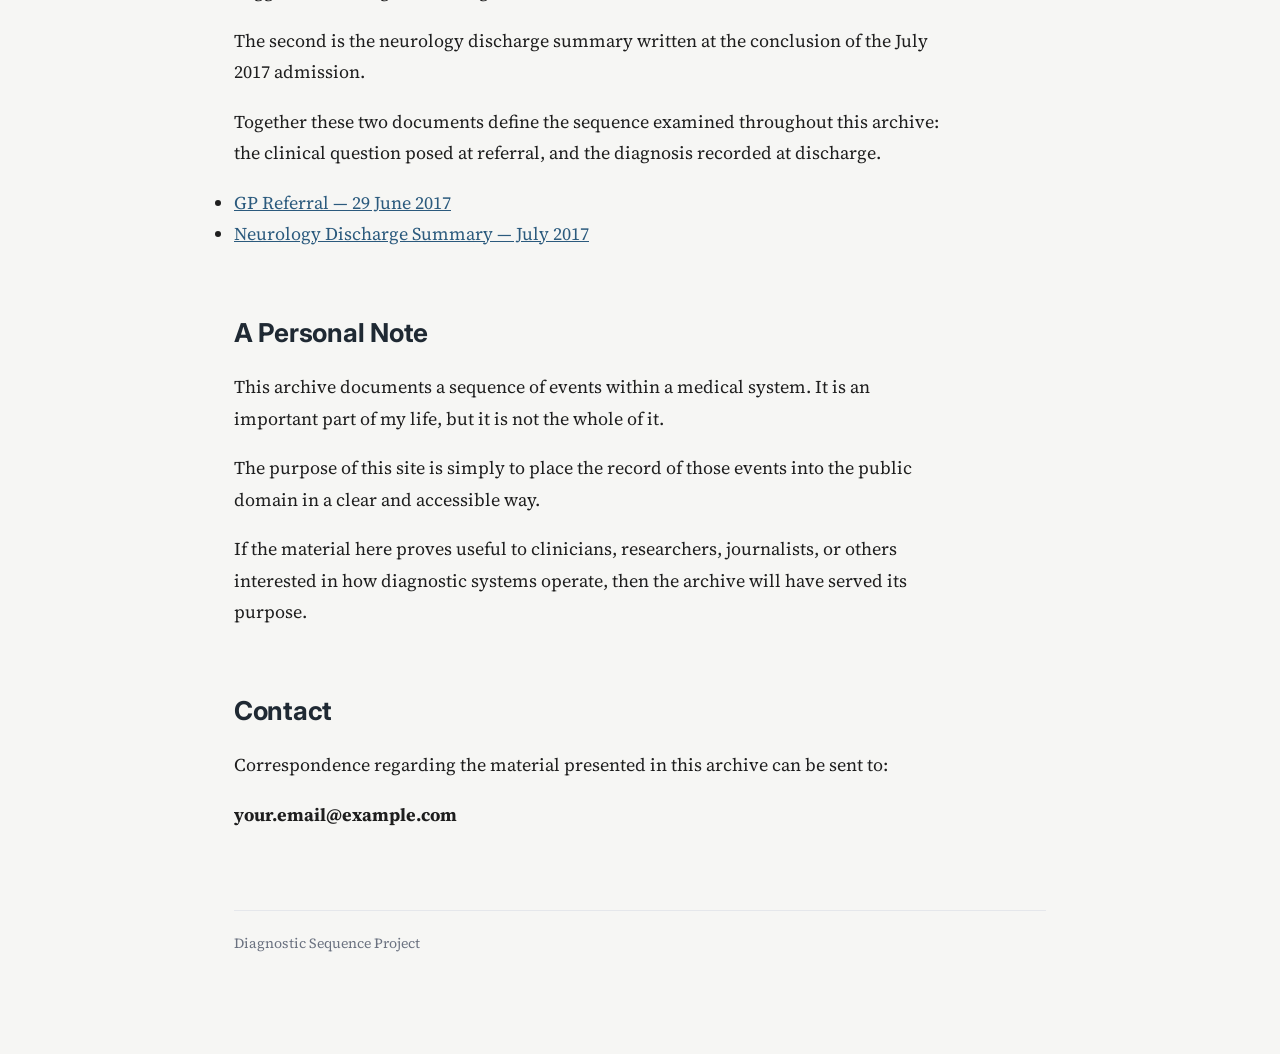
==== commit bf406954: "Refine text for clarity in index.html Updated text for clarity and precision in various sections." ====
--- a/index.html
+++ b/index.html
@@ -1,5 +1,6 @@
 <!DOCTYPE html>
 <html lang="en">
+
 <head>
 
 <meta charset="UTF-8">
@@ -13,7 +14,9 @@
 
 </head>
 
+
 <body>
+
 
 <header class="site-header">
 
@@ -24,6 +27,7 @@
 </p>
 
 </header>
+
 
 
 <nav class="navigation">
@@ -41,6 +45,7 @@
 </nav>
 
 
+
 <main>
 
 
@@ -49,49 +54,23 @@
 <h2>The Case</h2>
 
 <p>
-In July 2017 a neurological admission in Ireland resulted in a diagnosis of Parkinson’s disease being formally recorded in a patient's medical record. The admission involved examinations, clinical discussions, imaging, and observation. It concluded with discharge under a Parkinson’s treatment pathway.
-</p>
-
-<p>
-However, the sequence of events surrounding that admission raises a deeper question about how diagnostic decisions become fixed within institutional systems.
-</p>
-
-<p>
-The severe foot-centred symptoms that had originally triggered the referral remained unresolved at the moment the admission closed. Shortly before discharge, a direct objection was raised on the ward questioning how the admission could conclude while the initiating problem remained unexplained.
-</p>
-
-<p>
-That objection does not appear in the discharge documentation that followed.
-</p>
-
-<p>
-Once the diagnosis entered administrative systems — including statutory certification and long-term treatment pathways — it became the framework through which later clinical activity was interpreted.
-</p>
-
-</section>
-
-
-<section>
-
-<h2>Why This Archive Exists</h2>
-
-<p>
-Medicine operates through uncertainty. Diagnoses evolve as new information becomes available. For that reason, the central issue documented in this archive is not simply whether a diagnosis was correct or incorrect.
-</p>
-
-<p>
-The issue is sequence.
-</p>
-
-<p>
-When administrative recognition of a diagnosis occurs before the clinical inquiry that should test that diagnosis has been completed, the resulting record can become structurally difficult to revisit. Later decisions tend to follow the framework already recorded rather than reopening the original question.
-</p>
-
-<p>
-This project reconstructs the sequence of events surrounding the 2017 admission and the institutional processes that followed in the years afterwards.
-</p>
-
-</section>
+In July 2017 a neurological admission resulted in a diagnosis of Parkinson’s disease being formally recorded in the patient's medical record. The admission involved neurological examination, imaging, and inpatient observation.
+</p>
+
+<p>
+However, the sequence of events surrounding that admission raises a deeper question about how diagnostic conclusions become fixed within institutional systems.
+</p>
+
+<p>
+The GP referral that initiated the admission described a concrete clinical problem: difficulty initiating movement and abnormal gait. The discharge summary that closed the admission recorded a diagnostic conclusion.
+</p>
+
+<p>
+This archive exists to examine the sequence between those two moments.
+</p>
+
+</section>
+
 
 
 <section class="start-here">
@@ -99,20 +78,20 @@
 <h2>Start Here</h2>
 
 <p>
-Readers encountering the case for the first time may find the following order helpful.
+Readers encountering the case for the first time may find the following pages helpful.
 </p>
 
 <div class="start-grid">
 
 <div class="start-card">
 <h3>The Story</h3>
-<p>A narrative overview of the admission, the diagnosis, and the years that followed.</p>
+<p>A narrative account of the admission and the events that followed.</p>
 <a href="story.html">Read →</a>
 </div>
 
 <div class="start-card">
 <h3>Timeline</h3>
-<p>A chronological reconstruction of events from early symptoms to genetic confirmation.</p>
+<p>A chronological reconstruction of the events surrounding the case.</p>
 <a href="timeline.html">View →</a>
 </div>
 
@@ -133,87 +112,65 @@
 </section>
 
 
-<section>
-
-<h2>Diagnostic Sequence</h2>
-
-<p>
-The concept explored throughout this archive is simple but important.
-</p>
-
-<p>
-In any investigative system — whether medical, scientific, or legal — inquiry must occur before conclusions are treated as final.
-</p>
-
-<p>
-When that sequence is reversed, the resulting record may appear stable while the underlying inquiry remains incomplete. Over time the institutional systems surrounding that record begin to reinforce the conclusion that was recorded first.
-</p>
-
-<p>
-Understanding how that sequence unfolded in this case is the purpose of the material presented here.
-</p>
-
-</section>
+
 <section>
 
 <h2>Key Documents</h2>
 
 <p>
-Two documents sit at the centre of the events described in this archive.
-</p>
-
-<p>
-The first is the GP referral that initiated the neurological investigation.  
-The second is the hospital discharge summary that concluded the admission.
-</p>
-
-<p>
-Together they frame the sequence of events examined throughout this project.
-</p>
-
-<h3>GP Referral — 29 June 2017</h3>
-
-<p>
-Urgent referral from general practice to neurology describing abnormal gait and severe bilateral foot symptoms.
-</p>
-
-<div class="document-viewer">
-<iframe src="documents/gp-referral.pdf"></iframe>
-</div>
-
-<h3>Neurology Discharge Summary — 11 July 2017</h3>
-
-<p>
-Hospital discharge document recording the diagnosis of idiopathic Parkinson’s disease and the clinical pathway following admission.
-</p>
-
-<div class="document-viewer">
-<iframe src="documents/discharge-summary.pdf"></iframe>
-</div>
-
-</section>
+Two documents sit at the centre of this case.
+</p>
+
+<p>
+The first is the GP referral of 29 June 2017, which describes the clinical problem that triggered neurological investigation.
+</p>
+
+<p>
+The second is the neurology discharge summary written at the conclusion of the July 2017 admission.
+</p>
+
+<p>
+Together these two documents define the sequence examined throughout this archive: the clinical question posed at referral, and the diagnosis recorded at discharge.
+</p>
+
+<ul>
+
+<li>
+<a href="docs/gp-referral.md">
+GP Referral — 29 June 2017
+</a>
+</li>
+
+<li>
+<a href="docs/discharge-summary.md">
+Neurology Discharge Summary — July 2017
+</a>
+</li>
+
+</ul>
+
+</section>
+
+
 
 <section>
 
 <h2>A Personal Note</h2>
 
 <p>
-This archive documents a specific set of events in a medical system. It is an important part of my life, but it is not the whole of it.
-</p>
-
-<p>
-Like anyone else, I continue to write, work, and pursue other interests. The purpose of this project is simply to place the sequence of events surrounding the 2017 admission into the public record as clearly as possible.
-</p>
-
-<p>
-If the material presented here is useful to clinicians, researchers, journalists, or others interested in how diagnostic processes unfold inside modern institutions, then the archive will have served its purpose.
-</p>
-
-<p>
-I am also open to hearing from people who may have insight into the case, who have experienced similar situations, or who simply wish to offer advice or perspective.
-</p>
-
-</section>
+This archive documents a sequence of events within a medical system. It is an important part of my life, but it is not the whole of it.
+</p>
+
+<p>
+The purpose of this site is simply to place the record of those events into the public domain in a clear and accessible way.
+</p>
+
+<p>
+If the material here proves useful to clinicians, researchers, journalists, or others interested in how diagnostic systems operate, then the archive will have served its purpose.
+</p>
+
+</section>
+
 
 
 <section>
@@ -228,16 +185,14 @@
 <strong>your.email@example.com</strong>
 </p>
 
-<p>
-Please note that while I read all correspondence, responses may take time depending on volume.
-</p>
-
-</section>
+</section>
+
 
 
 </main>
 
 
+
 <footer>
 
 <p>
@@ -246,5 +201,8 @@
 
 </footer>
 
+
+
 </body>
+
 </html>
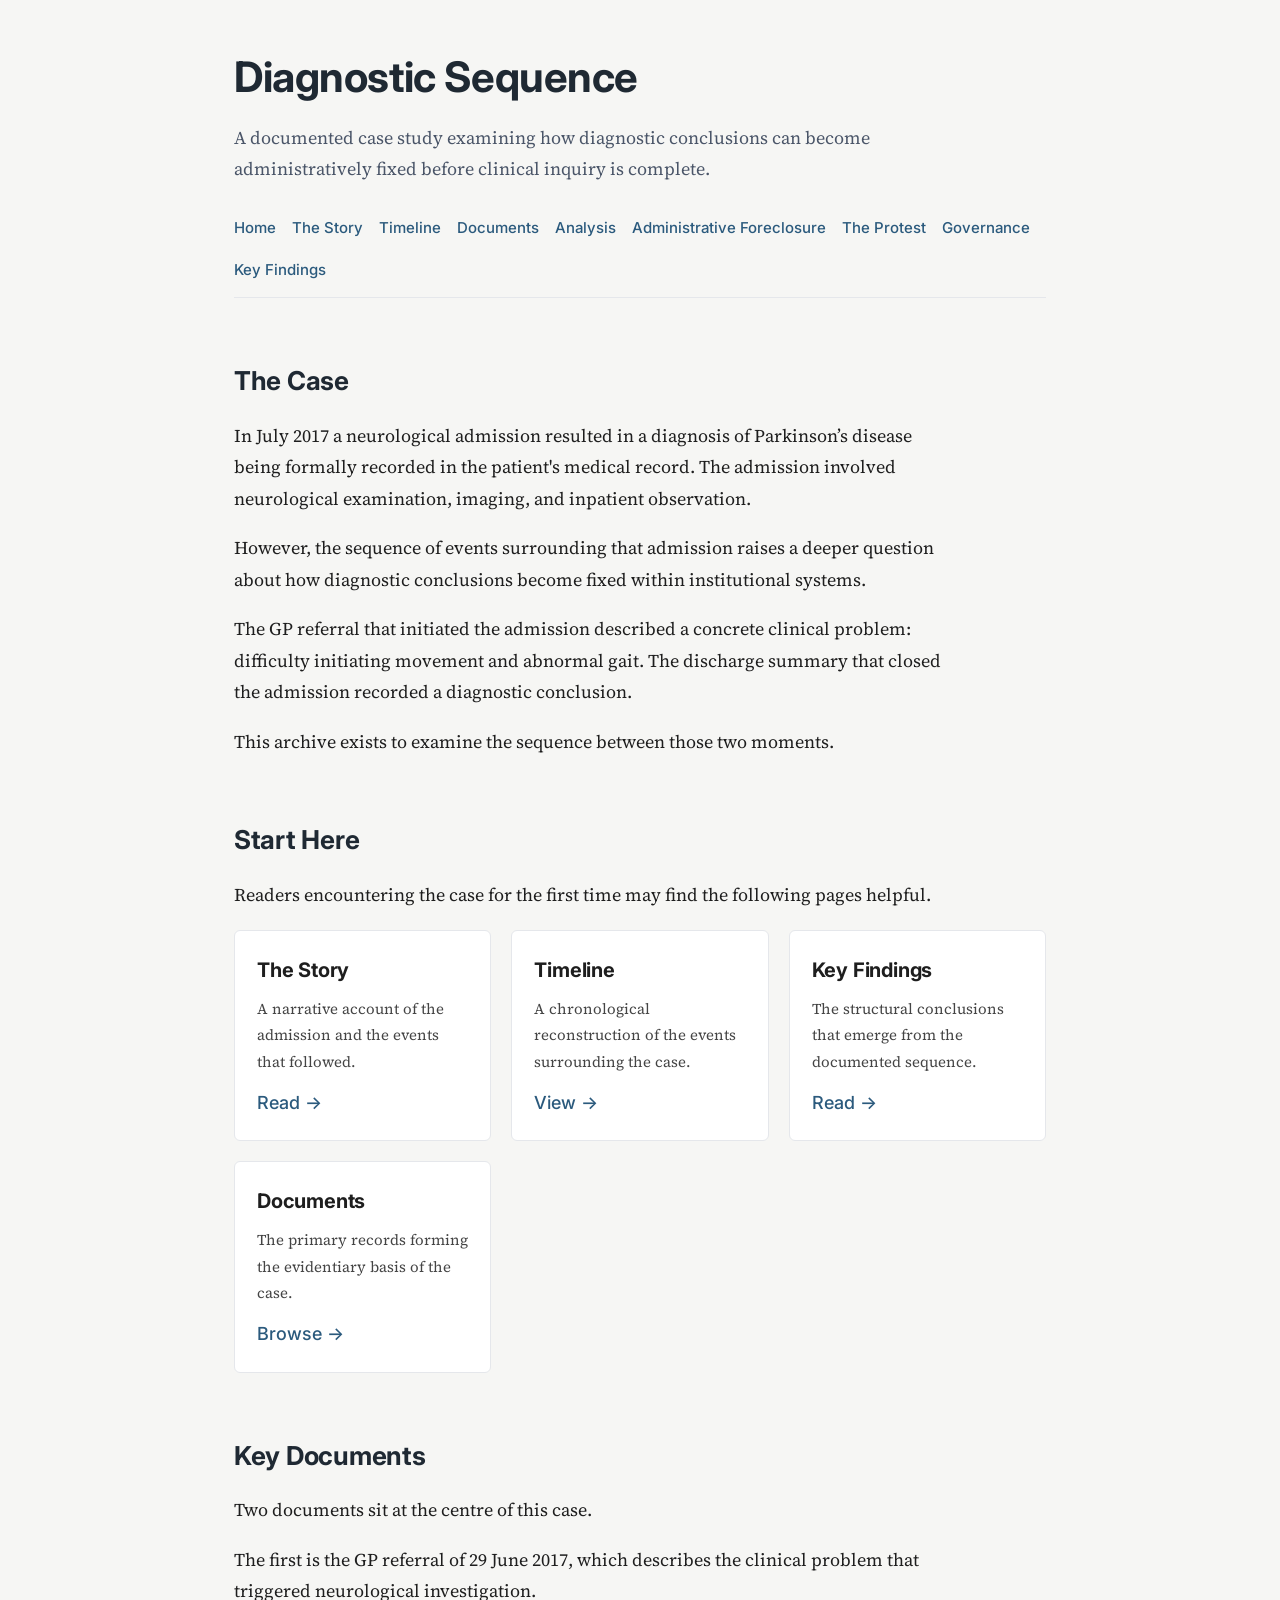
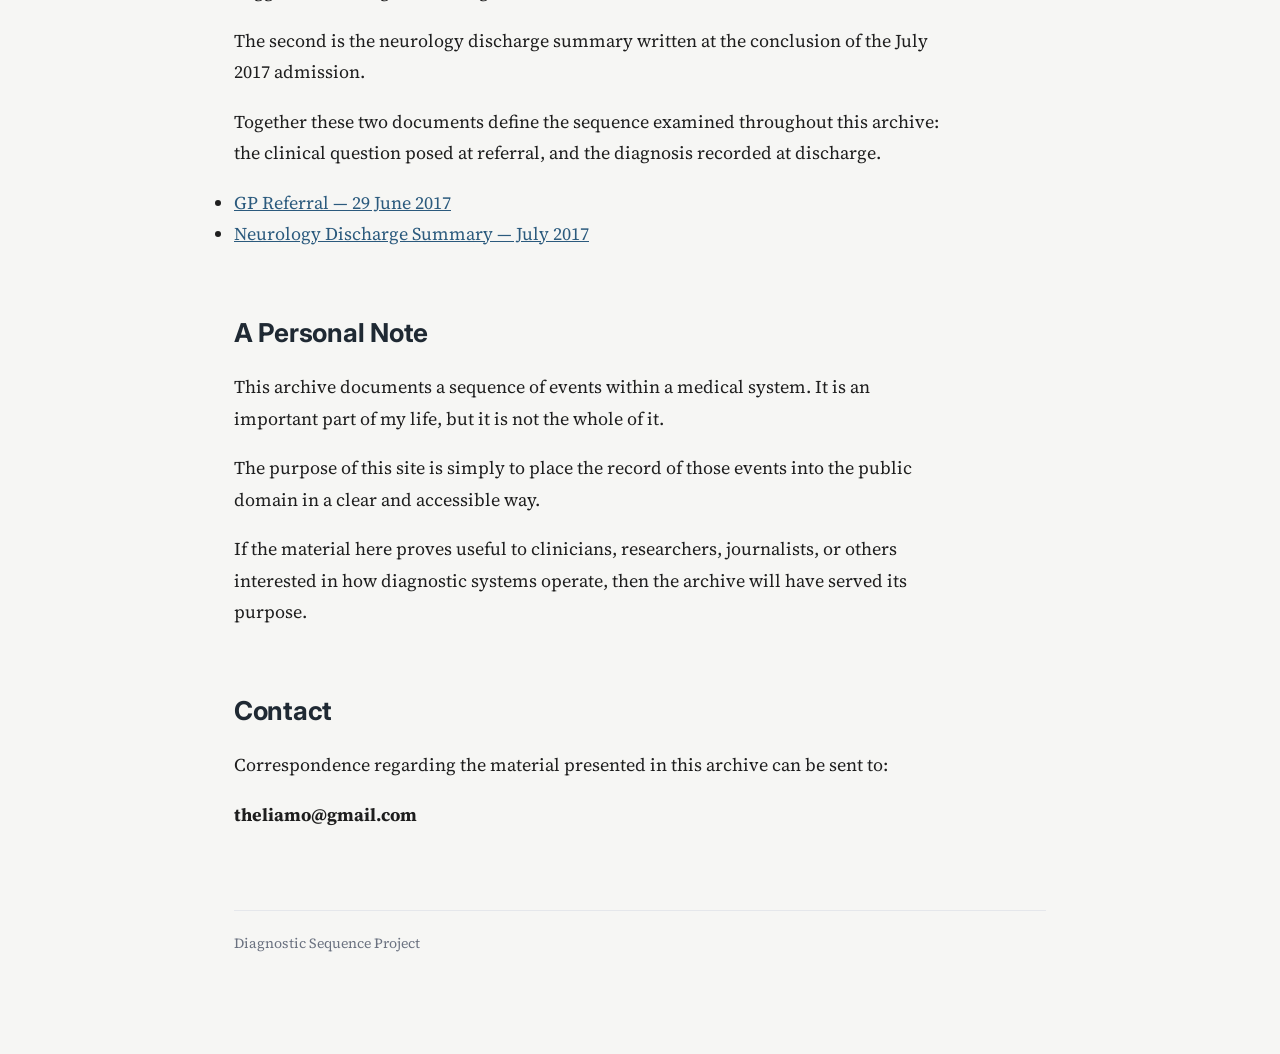
==== commit 65d879a9: "Update email address in contact section" ====
--- a/index.html
+++ b/index.html
@@ -182,7 +182,7 @@
 </p>
 
 <p>
-<strong>your.email@example.com</strong>
+<strong>theliamo@gmail.com</strong>
 </p>
 
 </section>
